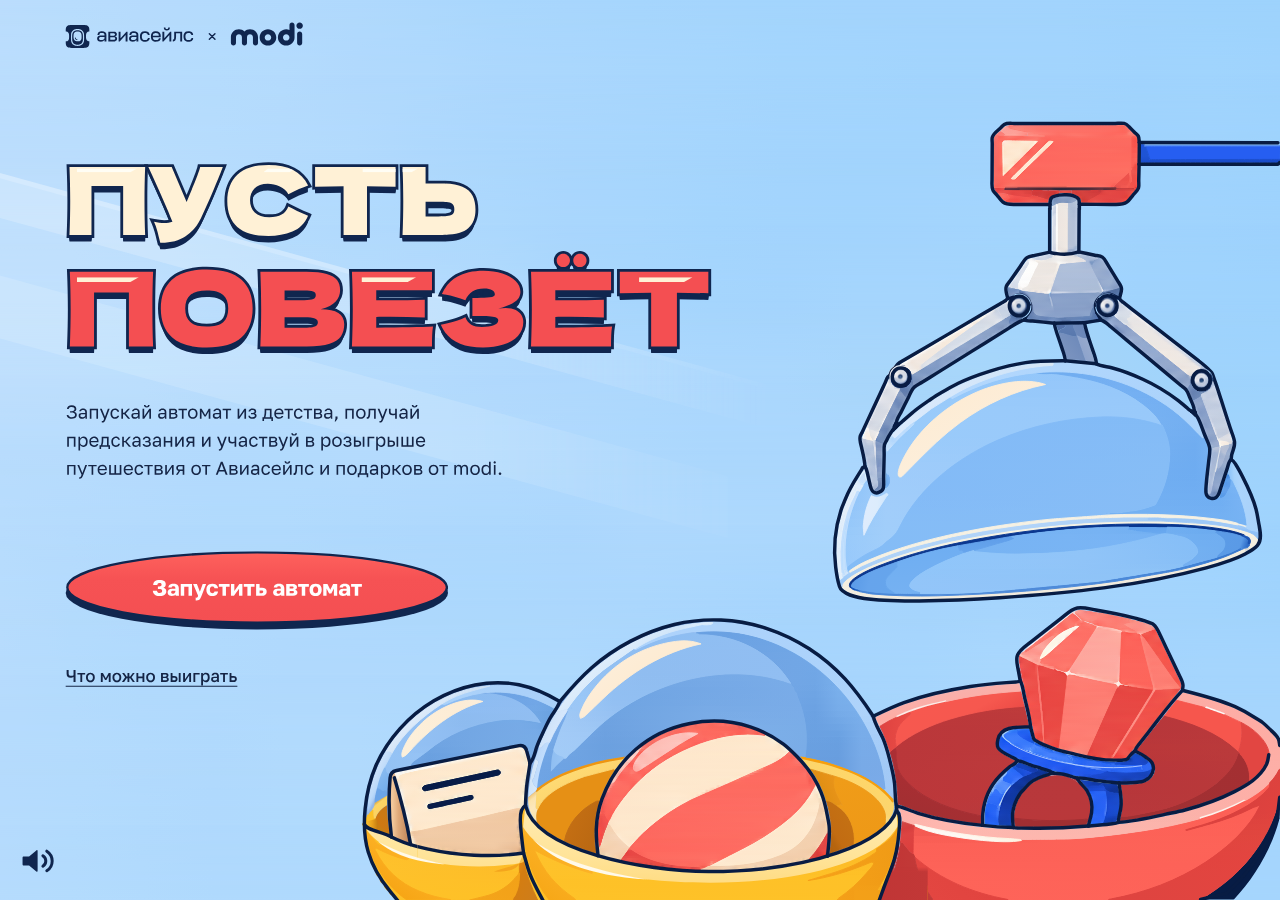
==== index.html @ a8610cc3 "Improve responsive layouts and loading, add sound design" ====
<!doctype html>
<html lang="ru" style="background-color:#b1dafa">
<head>
  <meta charset="utf-8">
  <meta name="viewport" content="width=device-width, initial-scale=1, viewport-fit=cover">
  <meta name="description" content="Пусть повезёт — игра с капсулами и предсказаниями, концепт для портфолио.">
  <title>Пусть повезёт</title>
  <link rel="icon" href="data:,">
  <link rel="modulepreload" href="play/sound.js?v=1">
  <link rel="modulepreload" href="play/sound-map.js?v=1">
  <!-- The first screen's files, requested before its frame exists -->
  <link rel="preload" href="raffle-light-v14/styles.css?v=9" as="style">
  <link rel="preload" href="play/game.css?v=9" as="style">
  <link rel="modulepreload" href="play/game.js?v=12">
  <link rel="modulepreload" href="play/screen.js?v=1">
  <style>
    html, body { height: 100%; margin: 0; overflow: hidden; overscroll-behavior: none; }
    .screen-frame { position: fixed; inset: 0; width: 100%; height: 100%; border: 0; opacity: 1; background: transparent; }
    .screen-frame[data-waiting] { opacity: 0; pointer-events: none; }
    @media (prefers-reduced-motion: no-preference) {
      .screen-frame { transition: opacity 260ms cubic-bezier(.22,1,.36,1); }
    }
    .safe-area {
      position: fixed;
      visibility: hidden;
      pointer-events: none;
      padding: env(safe-area-inset-top) env(safe-area-inset-right) env(safe-area-inset-bottom) env(safe-area-inset-left);
    }
  </style>
  <script src="play/shell.js?v=1" type="module"></script>
</head>
<body>
  <div class="safe-area" aria-hidden="true"></div>
  <noscript><a href="play/">Открыть игру</a></noscript>
</body>
</html>
---- raffle-light-v14/styles.css ----
@font-face {
  font-family: Dela;
  src: url(assets/dela-cyrillic-latin.woff2) format('woff2');
  font-display: swap;
}
@font-face {
  font-family: Golos;
  src: url(assets/golos-text.woff2) format('woff2');
  font-weight: 100 900;
  font-display: swap;
}
:root {
  --ink: #10264f;
  --cream: #fff3df;
  --coral: #f94d55;
  --edge: clamp(16px, 3.34vw, 64px);
  --edge-left: max(var(--edge), var(--safe-left, env(safe-area-inset-left, 0px)));
  --edge-right: max(var(--edge), var(--safe-right, env(safe-area-inset-right, 0px)));
}
* { box-sizing: border-box; }
body { margin: 0; font-family: Golos, sans-serif; color: var(--ink); }
[hidden] { display: none !important; }

@media (prefers-reduced-motion: no-preference) {
  @view-transition { navigation: auto; }

  ::view-transition-old(root) {
    animation: none;
    mix-blend-mode: normal;
  }

  ::view-transition-new(root) {
    animation: screen-arrival 260ms cubic-bezier(.22,1,.36,1) both;
    mix-blend-mode: normal;
  }

  @keyframes screen-arrival { from { opacity: 0; } }
}

.screen {
  position: relative;
  isolation: isolate;
  display: grid;
  grid-template-rows: auto 1fr auto;
  min-height: 100svh;
  background: linear-gradient(166deg, #c2e6fc 0%, #a9d6fa 28%, #82baf0 60%, #6099e4 100%);
}
.reflection {
  position: absolute;
  z-index: -1;
  inset: 0;
  width: 100%;
  height: 100%;
  pointer-events: none;
}
.header {
  display: flex;
  align-items: center;
  justify-content: space-between;
  gap: 20px;
  padding: max(24px, var(--safe-top, env(safe-area-inset-top, 0px))) max(var(--edge-right), 6.4vw) 0 var(--edge-left);
}
.header img { display: block; height: auto; }
.partners { width: min(50vw, 257px); }
.wordmark { width: min(27vw, 170px); }
.content {
  align-self: center;
  justify-self: center;
  width: min(calc(100% - 2 * var(--edge)), 1000px);
  margin: clamp(48px, 7.5vh, 80px) auto;
  text-align: center;
}
h1 {
  margin: 0;
  color: var(--cream);
  font: 400 clamp(32px, 5.75vw, 88px)/1.1 Dela, sans-serif;
  letter-spacing: -.016em;
  text-transform: uppercase;
  -webkit-text-stroke: 2.7px var(--ink);
  paint-order: stroke fill;
  text-shadow: 0 4px 0 var(--ink), 0 6px 0 var(--ink);
}
h1 span { display: block; color: var(--coral); }
.intro {
  margin: 28px auto 0;
  max-width: 32em;
  font-size: clamp(18px, 1.6vw, 23px);
  line-height: 1.42;
  text-wrap: pretty;
}
.winners {
  display: flex;
  align-items: center;
  justify-content: center;
  flex-wrap: wrap;
  gap: 10px 16px;
  margin: 36px auto 0;
}
.winners h2 { margin: 0; font-size: 18px; font-weight: 600; line-height: 1.35; }
.winner-list {
  display: flex;
  justify-content: center;
  flex-wrap: wrap;
  gap: 8px;
  margin: 0;
  padding: 0;
  list-style: none;
}
.winner-email {
  padding: 7px 12px;
  border-radius: 5px;
  background: var(--cream);
  font-size: 15px;
  font-weight: 600;
  line-height: 1.35;
}
.ticket {
  position: relative;
  isolation: isolate;
  width: min(100%, 740px);
  margin: 32px auto 0;
  padding: 24px 36px 22px;
  text-align: left;
}
.ticket::before, .ticket::after {
  position: absolute;
  z-index: -1;
  inset: 0;
  content: '';
  border-radius: 5px;
  mask: radial-gradient(circle at left, transparent 10px, #000 10.8px) left / 51% 100% no-repeat,
        radial-gradient(circle at right, transparent 10px, #000 10.8px) right / 51% 100% no-repeat;
}
.ticket::before { background: var(--ink); transform: translateY(2px); }
.ticket::after { background: var(--cream); }
label { display: block; margin: 0 0 8px; font-size: 16px; font-weight: 600; }
.form-row { display: grid; grid-template-columns: minmax(0, 1fr) 222px; gap: 20px; align-items: center; }
input {
  width: 100%;
  min-width: 0;
  height: 56px;
  padding: 0 16px;
  border: 1px solid #778da9;
  border-radius: 7px;
  background: #fffdfa;
  color: var(--ink);
  font: 400 18px/1.35 Golos, sans-serif;
}
input::placeholder { color: #52667f; opacity: 1; }
.arcade-button {
  display: inline-flex;
  min-height: 56px;
  align-items: center;
  justify-content: center;
  padding: 10px 28px;
  border: 2px solid var(--ink);
  border-radius: 50%;
  color: white;
  background: #f24751;
  box-shadow: 0 5px 0 var(--ink);
  cursor: pointer;
  font: 700 20px/1.25 Golos, sans-serif;
  text-decoration: none;
}
.arcade-button:hover { background: #e83d48; }
.arcade-button:is(:enabled:active, a:active, [data-pressed]) {
  box-shadow: 0 2px 0 var(--ink);
  translate: 0 3px;
  filter: brightness(.97);
}

:is(.game-link, .footer a):is(:active, [data-pressed]) {
  translate: 0 2px;
  opacity: .76;
}

@media (prefers-reduced-motion: no-preference) {
  :is(.arcade-button, .game-link, .footer a) {
    transition: translate 85ms ease-out, box-shadow 85ms ease-out, opacity 85ms ease-out, filter 85ms ease-out;
  }
}

@media (prefers-reduced-motion: reduce) {
  :is(.arcade-button, .game-link, .footer a):is(:active, [data-pressed]) { translate: none; }
}
:where(button, input, a):focus-visible { outline: 2px solid var(--ink); outline-offset: 4px; }
.helper { margin: 13px 0 0; font-size: 14px; line-height: 1.4; }
.restart { margin-top: 32px; min-width: 280px; }
.footer { padding: 0 var(--edge-right) max(29px, var(--safe-bottom, env(safe-area-inset-bottom, 0px))) var(--edge-left); font-size: 17px; line-height: 1.4; }
.footer a { position: relative; display: inline-block; min-width: 44px; padding-block: 11px; line-height: 22px; color: var(--ink); text-underline-offset: 4px; }
@media (max-width: 740px) {
  h1 { -webkit-text-stroke-width: 2px; text-shadow: 0 3px 0 var(--ink), 0 4px 0 var(--ink); }
  .header { padding-right: var(--edge-right); }
  .ticket { padding: 20px 24px; }
  .form-row { grid-template-columns: 1fr; gap: 12px; }
  .arcade-button { justify-self: center; min-width: 210px; }
  .desktop-break { display: none; }
  .footer { padding-bottom: max(14px, var(--safe-bottom, env(safe-area-inset-bottom, 0px))); }
}
@media (max-width: 380px) {
  h1 { font-size: 29px; }
  .intro { font-size: 17px; }
  .restart { min-width: 0; width: 100%; }
}

@media (max-height: 640px) {
  .raffle-page .header {
    padding-top: max(14px, var(--safe-top, env(safe-area-inset-top, 0px)));
  }

  .raffle-page .content {
    margin-block: clamp(16px, 4svh, 32px);
  }

  .raffle-page h1 {
    font-size: clamp(27px, min(5.75vw, 10svh), 58px);
  }

  .raffle-page :is(.winners, .intro, .ticket, .restart) {
    margin-top: clamp(12px, 3.5svh, 22px);
  }

  .raffle-page .winners { gap: 6px 10px; }
  .raffle-page .footer { padding-bottom: max(6px, var(--safe-bottom, env(safe-area-inset-bottom, 0px))); }
  .raffle-page .arcade-button { min-height: 48px; font-size: 18px; }
}

@media (min-width: 560px) and (max-height: 640px) and (min-aspect-ratio: 5/4) {
  .raffle-page .header .wordmark { width: min(22vw, 122px); }
  .raffle-page .intro { font-size: 17px; }
  .raffle-page .winner-email { font-size: 14px; }
  .raffle-page .winners h2 { font-size: 16px; }
  .raffle-page .ticket { max-width: 620px; padding: 13px 23px; }
  .raffle-page .form-row { grid-template-columns: minmax(0, 1fr) auto; gap: 12px; }
  .raffle-page input { height: 48px; font-size: 16px; }
  .raffle-page .form-row .arcade-button { min-width: 148px; padding-inline: 18px; }
  .raffle-page .helper { margin-top: 8px; }
}

/* Laptops with browser bars */
@media (min-width: 741px) and (min-height: 641px) and (max-height: 799px) {
  .raffle-page .content { margin-block: clamp(14px, 3svh, 28px); }
  .raffle-page h1 { font-size: min(5.75vw, 9.8svh); }
  .raffle-page :is(.intro, .ticket, .winners, .restart) { margin-top: clamp(16px, 3svh, 24px); }
  .raffle-page .footer { padding-bottom: max(12px, var(--safe-bottom, env(safe-area-inset-bottom, 0px))); }
}

/* Phones on their side */
@media (min-width: 480px) and (max-height: 460px) and (min-aspect-ratio: 5/4) {
  .raffle-page .header { padding-top: max(10px, var(--safe-top, env(safe-area-inset-top, 0px))); }
  .raffle-page .header .partners { width: min(36vw, 186px); }
  .raffle-page .header .wordmark { width: min(18vw, 92px); }
  .raffle-page .content { margin-block: 4px; }
  .raffle-page h1 { font-size: clamp(22px, 7.4svh, 34px); }
  .raffle-page .intro { max-width: none; margin-top: 10px; font-size: 14px; line-height: 1.3; }
  .raffle-page .desktop-break { display: none; }
  .raffle-page :is(.ticket, .winners, .restart) { margin-top: clamp(7px, 3svh, 16px); }
  .raffle-page .ticket { padding: 7px 22px; }
  .raffle-page .ticket label { margin-bottom: 3px; font-size: 14px; }
  .raffle-page .form-row { grid-template-columns: minmax(0, 1fr) auto; }
  .raffle-page input { height: 44px; }
  .raffle-page .arcade-button { min-height: 44px; }
  .raffle-page .helper { margin-top: 4px; font-size: 12px; line-height: 1.25; }
  .raffle-page .footer { padding-bottom: var(--safe-bottom, env(safe-area-inset-bottom, 0px)); font-size: 15px; }
}

/* Large monitors and TVs. --u is one pixel of the 1700 x 950 composition. */
@media (min-width: 1700px) and (min-height: 950px) {
  :root { --u: min(100vw / 1700, 100svh / 950); }
  .header .partners { width: calc(257 * var(--u)); }
  .header .wordmark { width: calc(170 * var(--u)); }
  .header { padding-top: calc(24 * var(--u)); }
  .footer { padding-bottom: calc(29 * var(--u)); font-size: calc(17 * var(--u)); }
  .raffle-page .content { width: calc(1000 * var(--u)); }
  .raffle-page h1 {
    font-size: calc(88 * var(--u));
    -webkit-text-stroke-width: calc(2.7 * var(--u));
    text-shadow: 0 calc(4 * var(--u)) 0 var(--ink), 0 calc(6 * var(--u)) 0 var(--ink);
  }
  .raffle-page .intro { margin-top: calc(28 * var(--u)); font-size: calc(23 * var(--u)); }
  .raffle-page .winners { margin-top: calc(36 * var(--u)); gap: calc(10 * var(--u)) calc(16 * var(--u)); }
  .raffle-page .winners h2 { font-size: calc(18 * var(--u)); }
  .raffle-page .winner-list { gap: calc(8 * var(--u)); }
  .raffle-page .winner-email { padding: calc(7 * var(--u)) calc(12 * var(--u)); border-radius: calc(5 * var(--u)); font-size: calc(15 * var(--u)); }
  .raffle-page .ticket { width: calc(740 * var(--u)); margin-top: calc(32 * var(--u)); padding: calc(24 * var(--u)) calc(36 * var(--u)) calc(22 * var(--u)); }
  .raffle-page label { margin-bottom: calc(8 * var(--u)); font-size: calc(16 * var(--u)); }
  .raffle-page .form-row { grid-template-columns: minmax(0, 1fr) calc(222 * var(--u)); gap: calc(20 * var(--u)); }
  .raffle-page input { height: calc(56 * var(--u)); padding-inline: calc(16 * var(--u)); border-radius: calc(7 * var(--u)); font-size: calc(18 * var(--u)); }
  .raffle-page .arcade-button {
    min-height: calc(56 * var(--u));
    border-width: calc(2 * var(--u));
    box-shadow: 0 calc(5 * var(--u)) 0 var(--ink);
    font-size: calc(20 * var(--u));
  }
  .raffle-page .arcade-button:is(:enabled:active, a:active, [data-pressed]) { box-shadow: 0 calc(2 * var(--u)) 0 var(--ink); }
  .raffle-page .restart { min-width: calc(280 * var(--u)); margin-top: calc(32 * var(--u)); }
  .raffle-page .helper { margin-top: calc(13 * var(--u)); font-size: calc(14 * var(--u)); }
}

/* Tablets upright */
@media (min-width: 700px) and (min-height: 850px) and (max-aspect-ratio: 5/4) {
  .raffle-page h1 { font-size: min(8.4vw, 84px); }
  .raffle-page .intro { margin-top: 34px; font-size: clamp(21px, 2.8vw, 27px); }
  .raffle-page .ticket { width: 100%; margin-top: 40px; padding: 32px 40px; }
  .raffle-page label { font-size: 19px; }
  .raffle-page input { height: 64px; font-size: 21px; }
  .raffle-page .arcade-button { min-height: 66px; font-size: 22px; }
  .raffle-page .helper { font-size: 16px; }
  .raffle-page .winners h2 { font-size: 22px; }
  .raffle-page .winner-email { font-size: 19px; }
}

/* Sound switch */
.sound-toggle {
  --sound-size: clamp(44px, min(4.2vw, 6.4svh), 88px);
  flex: none;
  display: grid;
  place-items: center;
  width: var(--sound-size);
  height: var(--sound-size);
  margin: 0;
  padding: 0;
  border: 0;
  border-radius: 50%;
  background: transparent;
  color: var(--ink);
  cursor: pointer;
  touch-action: manipulation;
  -webkit-tap-highlight-color: transparent;
}
.sound-toggle svg { width: 78%; height: 78%; pointer-events: none; }
.sound-toggle .sound-slash { display: none; }
.sound-toggle[aria-pressed="true"] svg { scale: .78; }
.sound-toggle[aria-pressed="true"] .sound-slash { display: block; }
.sound-toggle[aria-pressed="true"] .sound-waves { display: none; }
.sound-toggle:is(:active, [data-pressed]) svg { scale: .88; }
@media (prefers-reduced-motion: no-preference) {
  .sound-toggle svg { transition: scale 180ms cubic-bezier(.2,.8,.2,1); }
}
.header { column-gap: clamp(6px, 1.2vw, 24px); padding-right: var(--edge-right); }
.header .wordmark { margin-left: auto; }
.compact-header { column-gap: 8px; }
.compact-header .compact-wordmark { margin-left: auto; }
.sound-toggle-start, .sound-toggle-result { position: absolute; z-index: 2; }
.sound-toggle-start { left: max(10px, .8vw); bottom: max(10px, 1.4svh); }
.sound-toggle-result { right: max(8px, 1vw); top: max(8px, 2svh); }
@media (max-width: 559px) and (max-aspect-ratio: 5/4) {
  .header .partners, .compact-header img:first-child { width: min(42vw, 220px); }
  .header .wordmark, .compact-header .compact-wordmark { width: min(24vw, 112px); }
}
/* The button keeps its 44 px target without making the header taller. */
.header .sound-toggle, .compact-header .sound-toggle { margin-block: -10px; }
@media (max-height: 460px) {
  .compact-header .sound-toggle { position: relative; top: 6px; }
}
---- play/game.css ----
.game {
  background: #b1dafa;
}

.scene {
  min-height: 100svh;
}

html[data-prediction] #start { display: none; }

.desktop {
  display: none;
  position: relative;
  height: 100svh;
  overflow: hidden;
  background: url(assets/desktop-sky.svg) center / 100% 100% no-repeat;
}

.desktop-hero {
  position: absolute;
  right: 0;
  bottom: 0;
  display: block;
  width: min(72.222222vw, 115.555556svh);
  height: auto;
}

.desktop-hero:has([data-fallback-active]) {
  right: 6vw;
  bottom: 4svh;
  width: min(39vw, 57svh);
}

.machine-illustration {
  aspect-ratio: 1040 / 878;
}

.machine-illustration:not([data-loaded], :has([data-fallback-active])) { opacity: 0; }

.machine-body {
  display: block;
  width: 100%;
  height: auto;
}

.machine-grabber {
  position: absolute;
  top: calc(100% * 99 / 878);
  left: calc(100% * 525 / 1040);
  width: calc(100% * 515 / 1040);
  height: auto;
  transform-origin: calc(100% * 272 / 515) calc(100% / 447);
}

.machine-illustration:has([data-fallback-active]) .machine-grabber {
  visibility: hidden;
}

@media (prefers-reduced-motion: no-preference) {
  .machine-illustration[data-loaded] .machine-grabber {
    animation: grabber-sway 6.8s -1.7s ease-in-out infinite;
  }

  @keyframes grabber-sway {
    from, to { transform: rotate(-1.65deg); }
    50% { transform: rotate(1.65deg); }
  }
}

.outcome-illustration {
  position: relative;
  aspect-ratio: 578 / 612;
}

.outcome-illustration::before {
  position: absolute;
  inset: 0;
  background: var(--prediction-shell) center / contain no-repeat;
  opacity: 0;
  content: '';
}

.outcome-illustration:has(img[data-waiting])::before { opacity: 1; }

.outcome-illustration img {
  position: absolute;
  inset: 0;
  width: 100%;
  height: 100%;
  object-fit: contain;
}

.outcome-illustration img[data-waiting] { opacity: 0; }

.desktop-start-copy {
  --ui-max: max(1502.6px, min(78.260417vw, 139.12963svh));
  --frame-inset: max(0px, (100vw - max(1920px, min(100vw, 177.777778svh))) / 2);
  position: absolute;
  top: 0;
  left: calc(var(--frame-inset) + max(16px, min(.833333vw, 1.481481svh)) + clamp(14px, 1.4vw, 26px));
  width: min(100%, max(1229.4px, 151.777778svh), var(--ui-max));
  aspect-ratio: 1366 / 900;
}

.desktop-start-content {
  position: absolute;
  inset: 0;
  /* The artwork starts at x=136 and the logo ink starts at x=33.8 on the same grid. */
  translate: -7.4817%;
}

.desktop-brand {
  position: absolute;
  top: 2.333333%;
  left: 2.342606%;
  width: 18.814056%;
  height: auto;
}

@media (max-height: 819px) {
  .desktop-start-copy { top: -12px; }
  .desktop-brand { top: 4.111111%; }
}

.desktop-result-copy {
  position: absolute;
  top: 50%;
  left: 50%;
  width: min(100%, 160svh);
  aspect-ratio: 8 / 5;
  transform: translate(-50%, -50%);
  container-type: inline-size;
}

.desktop-outcome:not(.sr-only) {
  position: absolute;
  top: 37.45%;
  left: 55%;
  width: 35%;
}

.desktop-outcome h1 {
  color: var(--ink);
  font: 400 3.055556cqw/1.24 Dela, sans-serif;
  letter-spacing: normal;
  text-transform: none;
  -webkit-text-stroke: 0;
  text-shadow: none;
}

.desktop-outcome p {
  margin: 1.65cqw 0 0;
  font-size: 1.944444cqw;
  line-height: 1.32;
  text-wrap: pretty;
}

.desktop-result-brand {
  top: 4.111111%;
  left: 3.333333%;
  width: 17.847222%;
}

.desktop-reward {
  position: absolute;
  top: 21.222222%;
  left: 4.722222%;
  width: 40.138889%;
}

.desktop-interface {
  position: absolute;
  inset: 0;
  display: block;
  width: 100%;
  height: 100%;
  pointer-events: none;
}

.hotspot {
  position: absolute;
  left: var(--action-x);
  top: var(--action-y);
  width: max(44px, var(--action-width));
  height: max(44px, var(--action-height));
  color: var(--ink);
  border-radius: 50%;
  transform: translate(-50%, -50%);
}

.hotspot-art {
  position: absolute;
  top: 50%;
  left: 0;
  width: 100%;
  height: auto;
  transform: translateY(-50%);
  pointer-events: none;
}

.hotspot:hover .hotspot-art { filter: brightness(.98); }
.hotspot:is(:active, [data-pressed]) .hotspot-art { filter: brightness(.94); }

.hotspot.launch {
  --action-x: 24.89019%;
  --action-y: 70%;
  --action-width: 29.86823%;
  --action-height: 9.333333%;
}

.hotspot.prizes {
  --press-travel: 2px;
  --action-x: 16.80088%;
  --action-y: 80.333333%;
  --action-width: 13.98243%;
  --action-height: 4.666667%;
  border-radius: 3px;
}

.desktop:not([data-ready]) :is(.desktop-interface, .hotspot) { opacity: 0; }
.desktop:not([data-ready]) .hotspot { visibility: hidden; }

.hotspot.to-raffle {
  --action-x: 63.541667%;
  --action-y: 72.5%;
  --action-width: 24.027778%;
  --action-height: 9%;
}

.hotspot.again {
  --action-x: 85.694444%;
  --action-y: 72.5%;
  --action-width: 15.555556%;
  --action-height: 9%;
}

.desktop .sr-only {
  position: absolute;
  width: 1px;
  height: 1px;
  overflow: hidden;
  clip-path: inset(50%);
  white-space: nowrap;
}

.compact {
  --compact-edge: clamp(16px, 5vw, 32px);
  display: flex;
  flex-direction: column;
  gap: clamp(9px, 1.6svh, 15px);
  align-items: center;
  width: min(100%, 700px);
  min-height: 100svh;
  margin: 0 auto;
  padding: max(16px, var(--safe-top, env(safe-area-inset-top, 0px))) max(var(--compact-edge), var(--safe-right, env(safe-area-inset-right, 0px))) max(20px, var(--safe-bottom, env(safe-area-inset-bottom, 0px))) max(var(--compact-edge), var(--safe-left, env(safe-area-inset-left, 0px)));
}

.scene:has(.compact) {
  background: linear-gradient(191deg, #abdaf9, #c4e4fe 46%, #95caf5);
}

.compact-header {
  display: flex;
  width: 100%;
  justify-content: space-between;
  align-items: center;
  min-height: 32px;
  margin-bottom: clamp(3px, 1.4svh, 12px);
}

.compact-header img {
  display: block;
  width: min(51%, 220px);
  height: auto;
}

.compact-header .compact-wordmark {
  width: min(28%, 126px);
}

.compact-title {
  width: min(100%, 455px);
  margin: 0;
  margin-inline-end: auto;
}

.compact-title img {
  display: block;
  width: 100%;
  height: auto;
}

.compact-intro {
  margin: 0;
  margin-inline-end: auto;
  max-width: 32em;
  font-size: clamp(16px, 4vw, 20px);
  line-height: 1.42;
  text-align: left;
  text-wrap: pretty;
}

.compact-machine {
  --machine-height: min(39svh, 410px);
  position: relative;
  width: min(calc(100% + 2 * var(--compact-edge)), 100vw, calc(var(--machine-height) * 1040 / 878));
}

.compact-start-actions {
  display: grid;
  gap: 4px;
  justify-items: start;
  margin-inline-end: auto;
}

#start .compact > :is(.compact-header, .compact-title, .compact-intro, .compact-start-actions) {
  translate: 6px;
}

.game-link {
  display: inline-grid;
  min-height: 44px;
  align-items: center;
  padding-block: 6px;
  color: var(--ink);
  text-underline-offset: 4px;
}

.compact-reward {
  width: min(77%, 310px);
  max-height: min(34svh, 340px);
}

.paper {
  position: relative;
  isolation: isolate;
  overflow: hidden;
  width: 100%;
  padding: 22px 20px;
  border: 1px solid #778da9;
  border-radius: 4px 18px 4px 4px;
  background: var(--cream);
}

.paper::after {
  position: absolute;
  top: 0;
  right: 0;
  width: 16px;
  height: 16px;
  border-bottom: 1px solid #c0ac8e;
  border-left: 1px solid #c0ac8e;
  background: #edddbd;
  content: '';
}

.paper h1 {
  max-width: 20em;
  font: 400 clamp(22px, 6vw, 32px)/1.24 Dela, sans-serif;
  color: var(--ink);
  text-transform: none;
  -webkit-text-stroke: 0;
  text-shadow: none;
}

.paper p {
  margin: 10px 0 0;
  font-size: clamp(16px, 4.2vw, 20px);
  line-height: 1.4;
}

.compact-result-actions {
  display: grid;
  grid-template-columns: 1fr 1fr;
  gap: 8px;
  width: 100%;
  margin-top: 5px;
}

.compact-result-actions .arcade-button {
  width: 100%;
  min-width: 0;
  min-height: 52px;
  padding: 8px 9px;
  font-size: clamp(15px, 4vw, 18px);
}

.arcade-button.secondary {
  color: var(--ink);
  background: var(--cream);
}

.arcade-button.secondary:hover {
  background: #ffebc9;
}

@media (max-height: 680px) {
  .compact-intro { line-height: 1.32; }
  .compact .arcade-button { min-height: 48px; }
  .compact-reward { max-height: 29svh; }
  .paper { padding: 17px 16px; }
}

@media (max-width: 559px) and (max-height: 600px) {
  .compact {
    gap: 8px;
    padding-block: max(12px, var(--safe-top, env(safe-area-inset-top, 0px))) max(16px, var(--safe-bottom, env(safe-area-inset-bottom, 0px)));
  }

  .compact-machine { --machine-height: 34svh; }
}

@media (min-width: 560px) and (min-height: 740px) and (max-aspect-ratio: 5/4) {
  #start .compact-title,
  #prediction .compact-reward { margin-top: auto; }

  .compact-start-actions,
  .compact-result-actions { margin-bottom: auto; }

  .compact-reward {
    width: min(77%, 366px);
    max-height: 38svh;
  }
}

@media (min-width: 480px) and (min-aspect-ratio: 5/4) {
  .compact {
    display: grid;
    grid-template-columns: minmax(0, .88fr) minmax(0, 1fr);
    justify-items: stretch;
    align-items: center;
    width: min(100%, 1180px);
    column-gap: clamp(16px, 4vw, 70px);
    row-gap: clamp(6px, 1.45svh, 14px);
  }

  #start .compact {
    grid-template-areas: 'brand brand' '. art' 'title art' 'intro art' 'actions art' '. art';
    grid-template-rows: auto 1fr auto auto auto 1fr;
  }

  #prediction .compact {
    grid-template-areas: 'brand brand' 'art .' 'art paper' 'art actions' 'art .';
    grid-template-rows: auto 1fr auto auto 1fr;
  }

  .compact-header { grid-area: brand; margin: 0; }
  .compact-title { grid-area: title; }
  .compact-intro { grid-area: intro; font-size: clamp(16px, 1.9vw, 20px); }
  .compact-start-actions { grid-area: actions; }
  .compact-start-actions .arcade-button { justify-self: start; min-width: 0; padding-inline: 22px; font-size: clamp(17px, 2.2vw, 20px); }

  .compact-machine {
    --machine-height: min(560px, calc(100svh - 74px));
    grid-area: art;
    justify-self: center;
    width: min(100%, calc(var(--machine-height) * 1040 / 878));
  }

  .compact-reward {
    grid-area: art;
    justify-self: center;
    width: 100%;
    max-height: min(560px, calc(100svh - 74px));
  }

  .paper { grid-area: paper; }
  .paper h1 { font-size: clamp(21px, 2.9vw, 36px); }
  .paper p { font-size: clamp(16px, 2vw, 21px); }
  .compact-result-actions { grid-area: actions; }
}

@media (min-width: 1000px) and (min-height: 640px) and (min-aspect-ratio: 5/4) {
  .desktop:not([data-layout-fallback]) { display: block; }
  .desktop:not([data-layout-fallback]) + .compact { display: none; }
}

@media (prefers-reduced-motion: no-preference) {
  .hotspot-art { transition: translate 85ms ease-out, filter 85ms ease-out; }
  .hotspot:is(:active, [data-pressed]) .hotspot-art { translate: 0 var(--press-travel, 4px); }

  .desktop :is(.desktop-interface, .hotspot),
  .machine-illustration,
  .outcome-illustration::before,
  .outcome-illustration img {
    transition: opacity 180ms ease-out;
  }
}

/* The sway moves a ready layer, so the detailed drawing is painted only once. */
.machine-illustration[data-loaded] .machine-grabber { will-change: transform; }

/* Tall phones: the composition takes the whole screen, thumbs reach the buttons. */
@media (max-width: 559px) and (max-aspect-ratio: 5/4) and (min-height: 620px) {
  #prediction .compact { padding-bottom: max(28px, var(--safe-bottom, env(safe-area-inset-bottom, 0px))); }
  #prediction .compact-reward {
    width: min(94%, 39svh, 410px);
    max-height: none;
    margin-top: auto;
  }
  #prediction .compact-result-actions { margin-top: clamp(6px, 2svh, 22px); margin-bottom: auto; }
  #prediction .paper { margin-top: clamp(0px, 1svh, 10px); }
}

@media (max-width: 559px) and (max-aspect-ratio: 5/4) and (min-height: 700px) {
  #start .compact-title { margin-top: auto; }
  #start .compact-machine { --machine-height: min(46svh, 460px); margin-block: auto; }
  #start .compact-start-actions { margin-bottom: auto; }
}

@media (max-width: 340px) {
  .compact-result-actions { gap: 6px; }
  .compact-result-actions .arcade-button { padding-inline: 4px; font-size: 14px; }
  .compact-start-actions .arcade-button { min-width: 0; padding-inline: 20px; font-size: 18px; white-space: nowrap; }
}

@media (max-width: 419px) and (max-height: 660px) {
  #start .compact { gap: 7px; }
  #start .compact-machine { --machine-height: 35svh; }
}

/* Tablets upright */
@media (min-width: 700px) and (min-height: 850px) and (max-aspect-ratio: 5/4) {
  .compact { width: min(100%, 940px); gap: clamp(14px, 2svh, 30px); }
  .compact-header img { width: min(36vw, 300px); }
  .compact-header .compact-wordmark { width: min(20vw, 170px); }
  .compact-title { width: min(80%, 640px, 56svh); }
  .compact-intro { font-size: clamp(20px, 2.8vw, 27px); }
  #start .compact-machine { --machine-height: 42svh; }
  .compact-start-actions .arcade-button { min-height: 72px; padding-inline: 46px; font-size: 25px; }
  .game-link { font-size: 20px; }
  #prediction .compact-reward { width: min(76%, 40svh); max-height: none; }
  .paper { padding: clamp(24px, 4vw, 42px); }
  .paper h1 { font-size: clamp(32px, 4.8vw, 46px); }
  .paper p { font-size: clamp(20px, 2.9vw, 28px); }
  .compact-result-actions { gap: 16px; }
  .compact-result-actions .arcade-button { min-height: 70px; font-size: 23px; }
}

/* Phones on their side and short windows */
@media (min-width: 480px) and (max-height: 460px) and (min-aspect-ratio: 5/4) {
  .compact {
    height: 100svh;
    min-height: 0;
    row-gap: clamp(5px, 2svh, 10px);
    column-gap: clamp(12px, 3vw, 40px);
    padding-top: max(10px, var(--safe-top, env(safe-area-inset-top, 0px)));
    padding-bottom: max(10px, var(--safe-bottom, env(safe-area-inset-bottom, 0px)));
  }
  .compact-header { min-height: 0; }
  .compact-header img { width: min(34vw, 186px); }
  .compact-header .compact-wordmark { width: min(18vw, 92px); }
  .compact-title { width: min(100%, 78svh); }
  .compact-intro { font-size: clamp(14px, 4.1svh, 17px); line-height: 1.26; }
  .compact-machine { --machine-height: calc(100svh - 62px); }
  .compact-start-actions { gap: 2px; }
  .compact-start-actions .arcade-button { min-height: 44px; padding-block: 5px; font-size: clamp(14px, min(4.8svh, 3.1vw), 19px); }
  .game-link { padding-block: 0; font-size: 14px; }
  .compact-reward { width: min(100%, (100svh - 76px) * 578 / 612); max-height: none; }
  .paper { padding: clamp(10px, 3.6svh, 18px) 16px; }
  .paper h1 { font-size: clamp(17px, min(6.4svh, 3.5vw), 27px); }
  .paper p { margin-top: 6px; font-size: clamp(14px, min(4.3svh, 2.6vw), 18px); line-height: 1.3; }
  .compact-result-actions { margin-top: 0; }
  .compact-result-actions .arcade-button { min-height: 44px; padding: 5px 4px; font-size: clamp(12.5px, min(4.4svh, 2.5vw), 17px); }
}

/* Short laptop windows: the lowest link stays inside the screen. */
@media (min-width: 1000px) and (max-height: 720px) and (min-aspect-ratio: 5/4) {
  .desktop-start-copy { width: min(100%, max(151.777778svh, min(1229.4px, (100svh - 4px) * 1.82))); }
}

@media (min-width: 480px) and (max-height: 460px) and (min-aspect-ratio: 5/4) {
  .paper p { text-wrap: balance; }
}

#start .compact-header .sound-toggle { translate: -6px; }
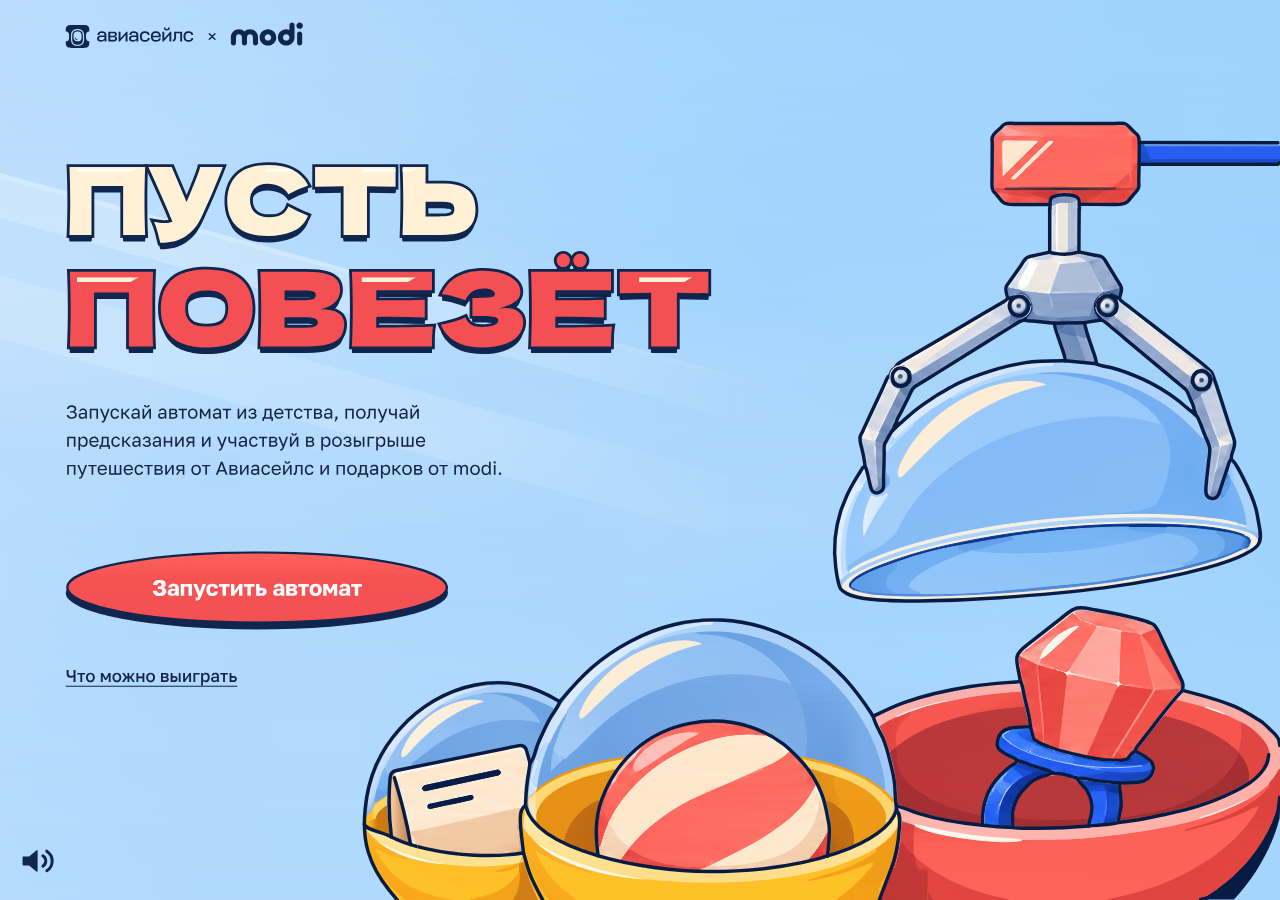
==== commit fe5e895d: "Rework the start screen on phones and tablets, load faster" ====
--- a/index.html
+++ b/index.html
@@ -6,13 +6,8 @@
   <meta name="description" content="Пусть повезёт — игра с капсулами и предсказаниями, концепт для портфолио.">
   <title>Пусть повезёт</title>
   <link rel="icon" href="data:,">
-  <link rel="modulepreload" href="play/sound.js?v=1">
-  <link rel="modulepreload" href="play/sound-map.js?v=1">
-  <!-- The first screen's files, requested before its frame exists -->
-  <link rel="preload" href="raffle-light-v14/styles.css?v=9" as="style">
-  <link rel="preload" href="play/game.css?v=9" as="style">
-  <link rel="modulepreload" href="play/game.js?v=12">
-  <link rel="modulepreload" href="play/screen.js?v=1">
+  <link rel="modulepreload" href="play/sound.js?v=3">
+  <link rel="modulepreload" href="play/sound-map.js?v=2">
   <style>
     html, body { height: 100%; margin: 0; overflow: hidden; overscroll-behavior: none; }
     .screen-frame { position: fixed; inset: 0; width: 100%; height: 100%; border: 0; opacity: 1; background: transparent; }
@@ -27,10 +22,28 @@
       padding: env(safe-area-inset-top) env(safe-area-inset-right) env(safe-area-inset-bottom) env(safe-area-inset-left);
     }
   </style>
-  <script src="play/shell.js?v=1" type="module"></script>
+  <script src="play/shell.js?v=3" type="module"></script>
 </head>
 <body>
   <div class="safe-area" aria-hidden="true"></div>
   <noscript><a href="play/">Открыть игру</a></noscript>
+  <script>
+    // The first screen starts loading at once; shell.js takes it over when it arrives.
+    window.pustPovezyotBoot = true;
+    (function () {
+      var allowed = /^(play|raffle-light-v14)\//;
+      var route = location.hash.indexOf('#/') === 0 ? location.hash.slice(2) : '';
+      var open = new URLSearchParams(location.search).get('state') === 'open';
+      if (!allowed.test(route) || /[\\:]|\.\./.test(route.split('?')[0])) route = open ? 'play/?state=open' : 'play/';
+      var frame = document.createElement('iframe');
+      frame.className = 'screen-frame';
+      frame.title = 'Пусть повезёт';
+      frame.allow = 'autoplay';
+      frame.setAttribute('data-waiting', '');
+      frame.setAttribute('data-route', route);
+      frame.src = route;
+      document.body.appendChild(frame);
+    })();
+  </script>
 </body>
 </html>
